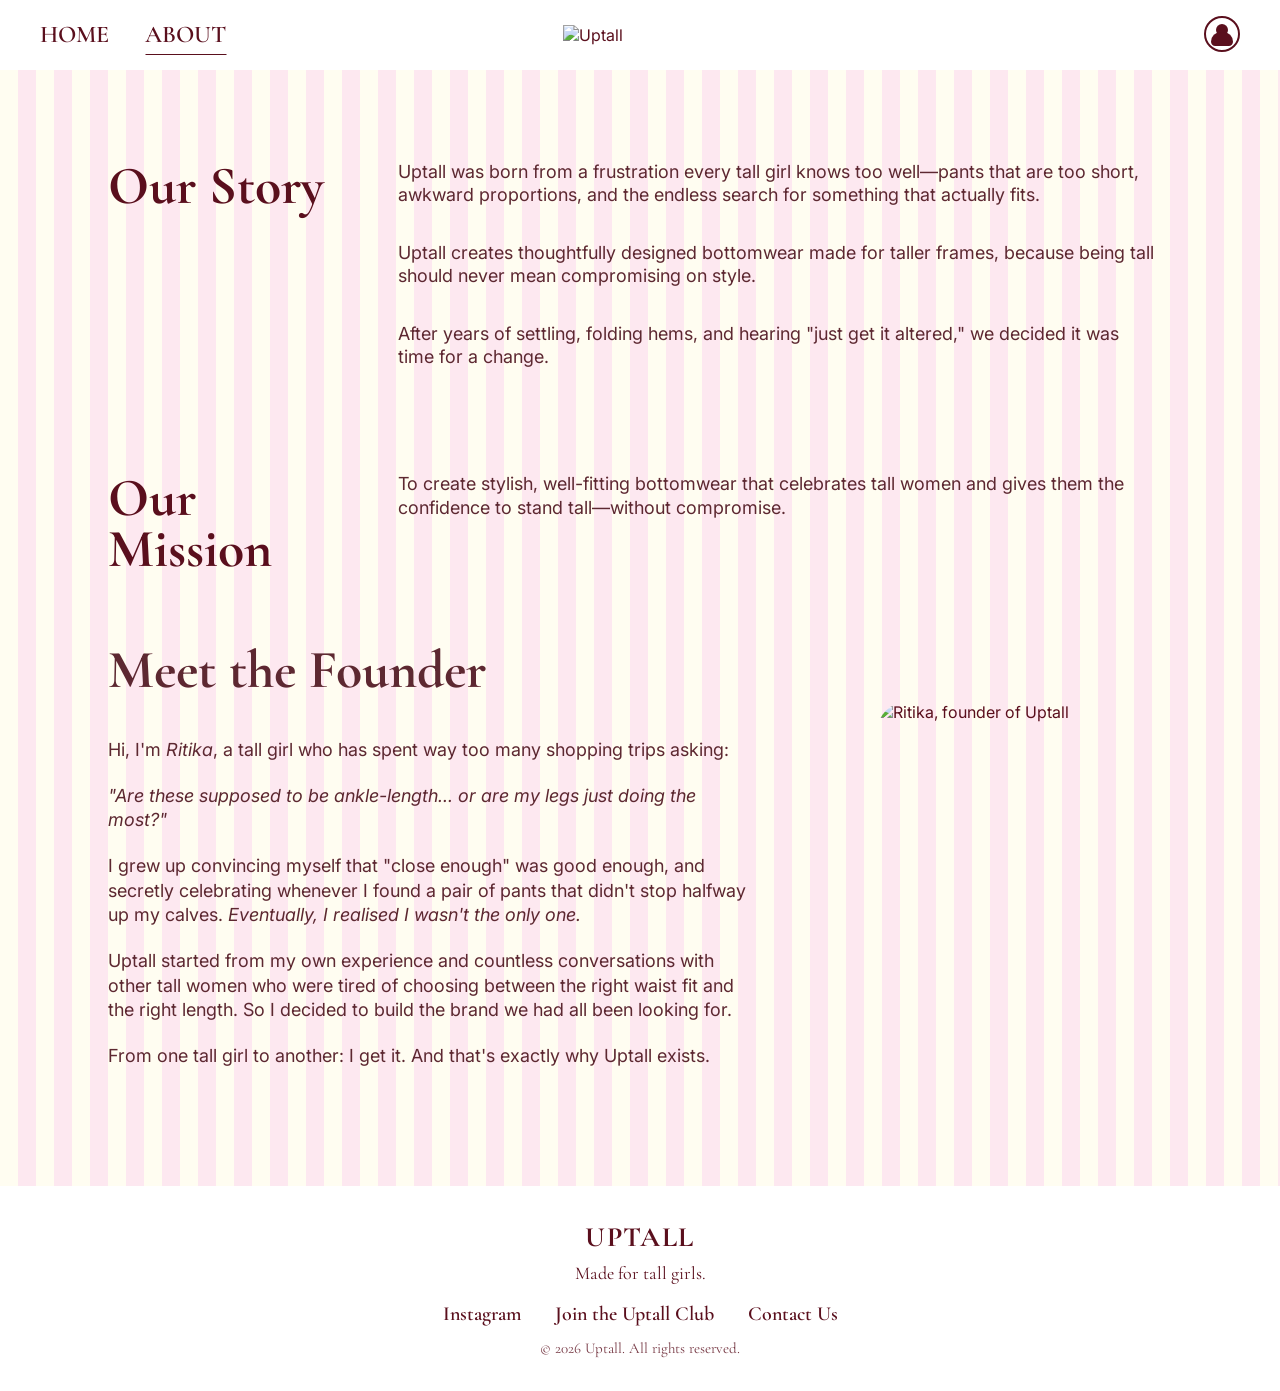
==== about.html @ 9f9852f2 "Add files via upload Final Uptall Website Launch" ====
<!DOCTYPE html>
<html lang="en">
<head>
  <meta charset="UTF-8" />
  <meta name="viewport" content="width=device-width, initial-scale=1.0" />
  <title>About | Uptall</title>
  <link rel="preconnect" href="https://fonts.googleapis.com">
  <link rel="preconnect" href="https://fonts.gstatic.com" crossorigin>
  <link href="https://fonts.googleapis.com/css2?family=Cormorant+Garamond:wght@400;500;600;700&family=Inter:wght@400;500;600&display=swap" rel="stylesheet">
  <link rel="stylesheet" href="style.css" />
</head>
<body>
  <header class="site-header">
    <nav class="left-nav" aria-label="Main navigation">
      <a class="nav-link" href="index.html">HOME</a>
      <a class="nav-link active" href="about.html">ABOUT</a>
    </nav>
    <a class="logo-wrap" href="index.html" aria-label="Uptall home"><img class="logo" src="assets/uptall-logo.png" alt="Uptall"></a>
    <a class="profile-link" href="profile.html" aria-label="Profile page"><span class="profile-icon"></span></a>
  </header>

  <main class="about page-bg">
    <section class="about-section story-section">
      <h1>Our Story</h1>
      <div class="about-copy">
        <p>Uptall was born from a frustration every tall girl knows too well—pants that are too short, awkward proportions, and the endless search for something that actually fits.</p>
        <p>Uptall creates thoughtfully designed bottomwear made for taller frames, because being tall should never mean compromising on style.</p>
        <p>After years of settling, folding hems, and hearing "just get it altered," we decided it was time for a change.</p>
      </div>
    </section>

    <section class="about-section mission-section">
      <h2>Our Mission</h2>
      <div class="about-copy">
        <p>To create stylish, well-fitting bottomwear that celebrates tall women and gives them the confidence to stand tall—without compromise.</p>
      </div>
    </section>

    <section class="founder-section">
      <div class="founder-copy">
        <h2>Meet the Founder</h2>
        <p>Hi, I'm <em>Ritika</em>, a tall girl who has spent way too many shopping trips asking:</p>
        <p><em>"Are these supposed to be ankle-length... or are my legs just doing the most?"</em></p>
        <p>I grew up convincing myself that "close enough" was good enough, and secretly celebrating whenever I found a pair of pants that didn't stop halfway up my calves. <em>Eventually, I realised I wasn't the only one.</em></p>
        <p>Uptall started from my own experience and countless conversations with other tall women who were tired of choosing between the right waist fit and the right length. So I decided to build the brand we had all been looking for.</p>
        <p>From one tall girl to another: I get it. And that's exactly why Uptall exists.</p>
      </div>
      <figure class="founder-photo-wrap">
        <img class="founder-photo" src="assets/founder.jpg" alt="Ritika, founder of Uptall">
      </figure>
    </section>
  </main>

  <footer class="site-footer">
    <div class="footer-brand">UPTALL</div>
    <p>Made for tall girls.</p>
    <div class="footer-links">
      <a href="https://www.instagram.com/up.tall.in?igsh=MXh1b281dWh0NWhnMQ==" target="_blank" rel="noopener">Instagram</a>
      <a href="https://ig.me/j/Abb4R3qy0AmLYpHU/" target="_blank" rel="noopener">Join the Uptall Club</a>
      <a href="tel:+917206524026">Contact Us</a>
    </div>
    <p class="copyright">© 2026 Uptall. All rights reserved.</p>
  </footer>
</body>
</html>
---- style.css ----
:root{
  --burgundy:#5a0f1d;
  --burgundy-soft:#7a3d49;
  --cream:#fffdf1;
  --pink:#fde8f0;
  --white:#ffffff;
  --stripe: repeating-linear-gradient(90deg, var(--cream) 0 18px, var(--pink) 18px 36px);
  --serif:'Cormorant Garamond', Georgia, serif;
  --sans:'Inter', Arial, sans-serif;
}

*{box-sizing:border-box}
html{scroll-behavior:smooth}
body{
  margin:0;
  color:var(--burgundy);
  background:var(--stripe);
  font-family:var(--sans);
}
a{color:inherit;text-decoration:none}

.top-strip{
  height:53px;
  display:flex;
  align-items:center;
  justify-content:center;
  background:var(--stripe);
  font-family:var(--serif);
  font-size:22px;
  letter-spacing:.02em;
}

.site-header{
  height:70px;
  background:var(--white);
  display:grid;
  grid-template-columns:1fr auto 1fr;
  align-items:center;
  padding:0 40px;
  position:sticky;
  top:0;
  z-index:10;
}
.left-nav{display:flex;gap:36px;align-items:center}
.nav-link,
.profile-link{
  position:relative;
  font-family:var(--serif);
  font-size:24px;
  font-weight:600;
  line-height:1;
  padding:8px 0;
}
.nav-link::after,
.profile-link::after{
  content:"";
  position:absolute;
  left:50%;
  bottom:0;
  width:0;
  height:1.5px;
  background:var(--burgundy);
  transform:translateX(-50%);
  transition:width .28s ease;
}
.nav-link:hover::after,
.nav-link.active::after,
.profile-link:hover::after,
.profile-link.active::after{width:100%}
.logo-wrap{display:flex;align-items:center;justify-content:center}
.logo{width:155px;height:auto;display:block}
.profile-link{justify-self:end;display:inline-flex;align-items:center;justify-content:center;padding-bottom:10px}
.profile-icon{
  width:36px;
  height:36px;
  border:2px solid var(--burgundy);
  border-radius:50%;
  display:block;
  position:relative;
}
.profile-icon::before{
  content:""; position:absolute; left:50%; top:6px; transform:translateX(-50%);
  width:12px; height:12px; background:var(--burgundy); border-radius:50%;
}
.profile-icon::after{
  content:""; position:absolute; left:50%; bottom:4px; transform:translateX(-50%);
  width:22px; height:14px; background:var(--burgundy); border-radius:14px 14px 6px 6px;
}

.page-bg{background:var(--stripe);min-height:calc(100vh - 70px)}

.hero{display:flex;align-items:center;padding:70px 5.6vw 76px}
.hero-content{
  width:100%;
  display:grid;
  grid-template-columns:minmax(0,1.55fr) minmax(280px,.75fr);
  align-items:center;
  gap:7vw;
}
.hero h1{
  font-family:var(--serif);
  font-size:clamp(50px,5vw,72px);
  line-height:.98;
  font-weight:700;
  margin:0 0 58px;
  max-width:820px;
}
.primary-btn{
  display:inline-flex;
  align-items:center;
  justify-content:center;
  min-width:300px;
  min-height:50px;
  padding:13px 28px;
  border-radius:999px;
  background:linear-gradient(90deg,#7b3f4b,#6a303c);
  color:#fffaf2;
  font-family:var(--serif);
  font-size:23px;
  font-weight:700;
  box-shadow:0 8px 22px rgba(90,15,29,.12);
  transition:transform .25s ease, box-shadow .25s ease, opacity .25s ease;
}
.primary-btn:hover{transform:translateY(-2px);box-shadow:0 12px 28px rgba(90,15,29,.18)}
.hero-image{
  width:min(100%,372px);
  aspect-ratio:372/496;
  object-fit:cover;
  border-radius:34px;
  justify-self:center;
}

.about{padding:90px 8.4vw 95px}
.about-section{
  display:grid;
  grid-template-columns:250px minmax(300px,760px);
  gap:40px;
  align-items:start;
  margin-bottom:70px;
}
.about h1,.about h2,.founder-copy h2,.club h1,.profile h1{
  font-family:var(--serif);
  font-size:clamp(48px,4.2vw,64px);
  line-height:.95;
  font-weight:700;
  margin:0;
}
.about-copy{font-size:18px;line-height:1.3;color:#5d2831;max-width:760px}
.about-copy p{margin:0 0 34px}
.founder-section{
  display:grid;
  grid-template-columns:minmax(360px,760px) 330px;
  align-items:center;
  gap:7vw;
  margin-top:40px;
}
.founder-copy{font-size:18px;line-height:1.35;color:#5d2831}
.founder-copy h2{margin-bottom:42px}
.founder-copy p{margin:0 0 22px}
.founder-photo-wrap{margin:0;justify-self:center}
.founder-photo{
  width:260px;
  height:330px;
  object-fit:cover;
  object-position:center 43%;
  border-radius:30px;
  display:block;
}

.club{display:flex;align-items:center;padding:90px 7.8vw 95px}
.club-layout{
  width:100%;
  display:grid;
  grid-template-columns:320px minmax(530px,800px);
  gap:55px;
  align-items:center;
  justify-content:center;
}
.club-left h1{font-size:clamp(58px,5.2vw,76px);margin-bottom:36px}
.club-left .primary-btn{min-width:280px}
.club-card{
  width:100%;
  max-width:800px;
  display:block;
  filter:drop-shadow(0 14px 22px rgba(90,15,29,.06));
}

.profile{display:flex;align-items:center;justify-content:center;padding:80px 7vw 95px}
.profile-card{
  display:grid;
  grid-template-columns:330px minmax(300px,520px);
  gap:70px;
  align-items:center;
  max-width:960px;
  width:100%;
}
.profile-founder{
  width:320px;
  height:430px;
  object-fit:cover;
  object-position:center 38%;
  border-radius:36px;
  justify-self:center;
}
.profile-logo{width:260px;margin-bottom:40px}
.profile-text p{font-size:24px;font-family:var(--serif);font-weight:600;margin:18px 0 38px;color:#5d2831}

.site-footer{
  background:#fff;
  text-align:center;
  padding:34px 20px 26px;
  color:var(--burgundy);
}
.footer-brand{font-family:var(--serif);font-size:28px;font-weight:700;letter-spacing:.05em}
.site-footer p{margin:8px 0;font-family:var(--serif);font-size:18px}
.footer-links{display:flex;justify-content:center;gap:34px;flex-wrap:wrap;margin:18px 0 10px}
.footer-links a{font-family:var(--serif);font-size:20px;font-weight:600;position:relative;padding-bottom:3px}
.footer-links a::after{content:"";position:absolute;left:50%;bottom:0;width:0;height:1px;background:var(--burgundy);transform:translateX(-50%);transition:width .25s ease}
.footer-links a:hover::after{width:100%}
.copyright{font-size:15px!important;opacity:.82}

@media (max-width:900px){
  .site-header{height:64px;padding:0 18px;grid-template-columns:1fr auto 1fr}
  .left-nav{gap:18px}.nav-link{font-size:20px}.logo{width:118px}.profile-icon{width:31px;height:31px}
  .top-strip{height:42px;font-size:17px}
  .hero{padding:36px 24px 58px;align-items:flex-start}
  .hero-content{grid-template-columns:1fr;gap:30px;text-align:left}
  .hero-image{order:-1;width:min(78vw,350px);max-height:455px;justify-self:center;border-radius:30px}
  .hero h1{font-size:clamp(42px,12vw,58px);margin:0 0 30px;line-height:1.02}
  .primary-btn{min-width:0;width:auto;font-size:20px;min-height:48px;padding:12px 24px}
  .about{padding:54px 28px 62px}.about-section{display:block;margin-bottom:58px}.about h1,.about h2,.founder-copy h2{font-size:48px;margin-bottom:24px}.about-copy{font-size:16.5px;line-height:1.36}.about-copy p{margin-bottom:22px}
  .founder-section{display:flex;flex-direction:column;gap:30px;align-items:flex-start}.founder-copy{font-size:16.5px;line-height:1.38}.founder-copy h2{margin-bottom:25px}.founder-photo-wrap{align-self:center}.founder-photo{width:min(78vw,280px);height:355px}
  .club{padding:56px 24px 64px;align-items:flex-start}.club-layout{grid-template-columns:1fr;gap:34px}.club-left h1{font-size:52px;margin-bottom:24px}.club-card{max-width:100%;border-radius:10px}
  .profile{padding:54px 24px 64px}.profile-card{grid-template-columns:1fr;gap:34px;text-align:center}.profile-founder{width:min(78vw,310px);height:390px;order:2}.profile-logo{width:min(70vw,240px);margin-bottom:25px}.profile h1{font-size:42px}.profile-text p{font-size:22px;margin:16px 0 30px}.profile-text .primary-btn{width:100%;max-width:320px}
  .footer-links{gap:18px}.footer-links a{font-size:18px}
}

@media (max-width:480px){
  .site-header{padding:0 14px}.left-nav{gap:14px}.nav-link{font-size:18px}.logo{width:105px}.profile-icon{width:29px;height:29px}.top-strip{font-size:15px}
  .hero{padding:30px 20px 52px}.hero-image{width:82vw}.hero h1{font-size:43px}.primary-btn{font-size:19px;width:100%}
  .about{padding:46px 22px 58px}.about h1,.about h2,.founder-copy h2{font-size:44px}.about-copy,.founder-copy{font-size:16px}
  .club-left h1{font-size:48px}.club-card-wrap{overflow-x:auto}.club-card{min-width:620px}
  .profile-founder{height:370px}.site-footer{padding:30px 18px 24px}.footer-links{flex-direction:column;gap:10px}
}
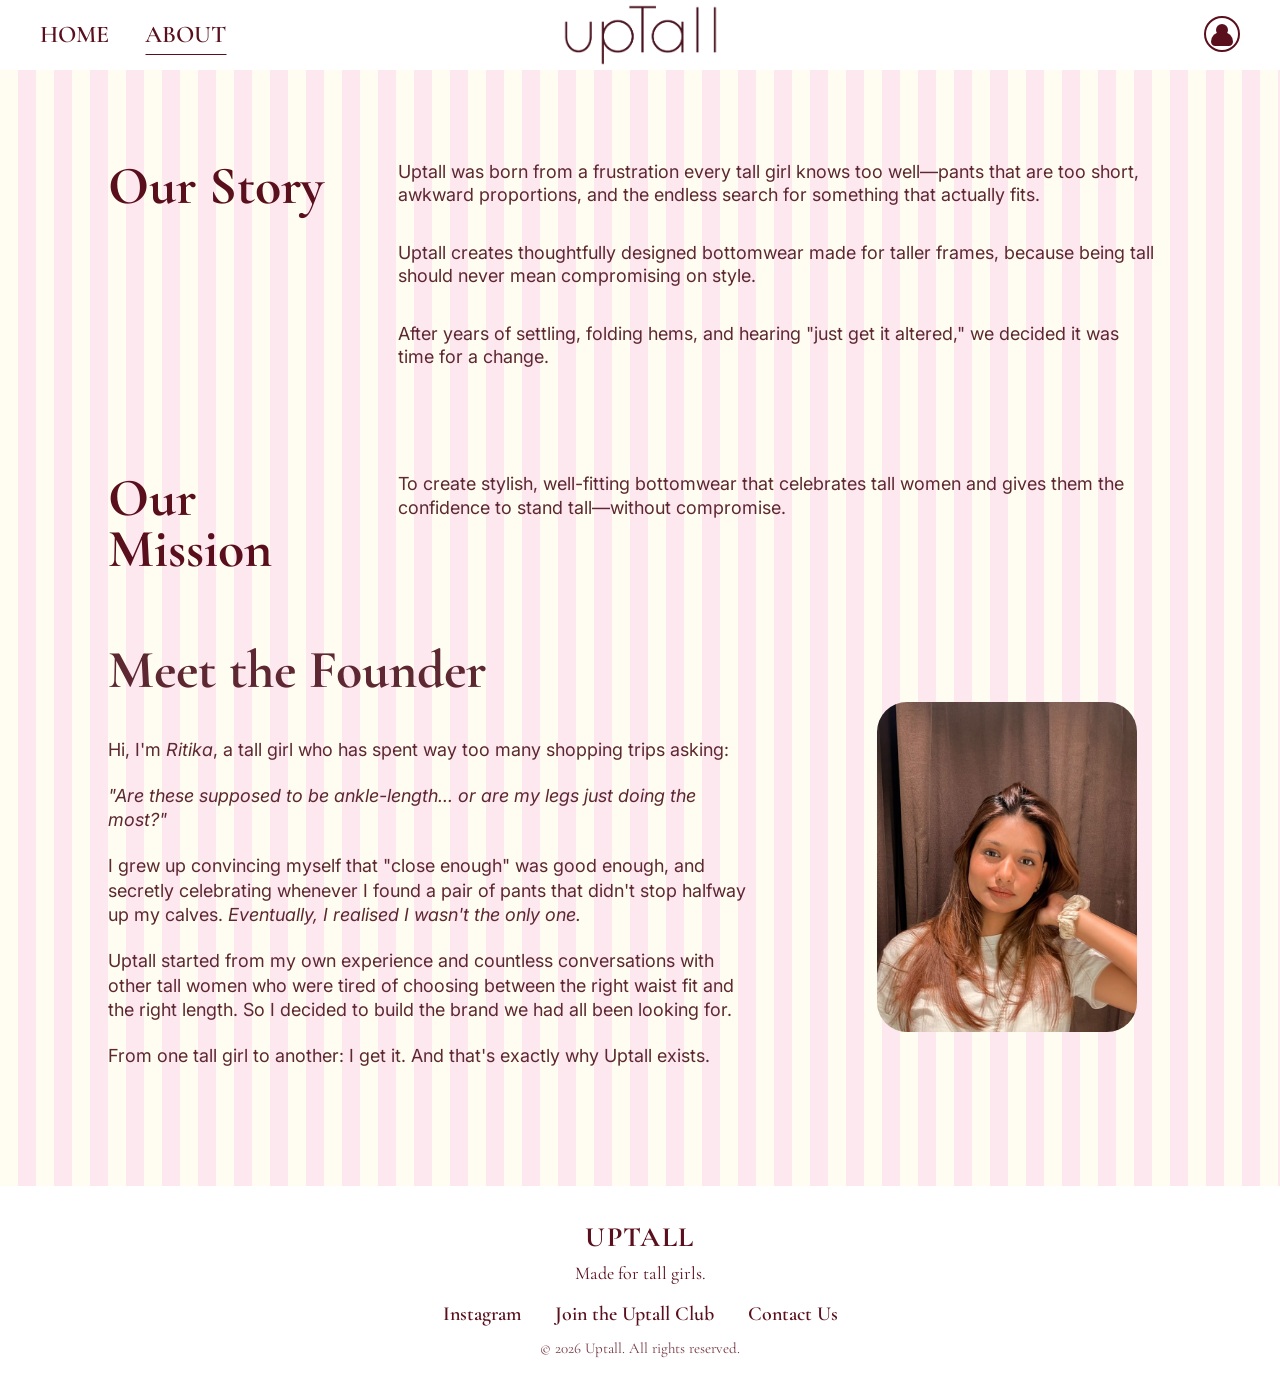
==== commit 6d557d4e: "Update about.html" ====
--- a/about.html
+++ b/about.html
@@ -15,7 +15,7 @@
       <a class="nav-link" href="index.html">HOME</a>
       <a class="nav-link active" href="about.html">ABOUT</a>
     </nav>
-    <a class="logo-wrap" href="index.html" aria-label="Uptall home"><img class="logo" src="assets/uptall-logo.png" alt="Uptall"></a>
+    <a class="logo-wrap" href="index.html" aria-label="Uptall home"><img class="logo" src="uptall-logo.png" alt="Uptall"></a>
     <a class="profile-link" href="profile.html" aria-label="Profile page"><span class="profile-icon"></span></a>
   </header>
 
@@ -46,7 +46,7 @@
         <p>From one tall girl to another: I get it. And that's exactly why Uptall exists.</p>
       </div>
       <figure class="founder-photo-wrap">
-        <img class="founder-photo" src="assets/founder.jpg" alt="Ritika, founder of Uptall">
+        <img class="founder-photo" src="founder.jpg" alt="Ritika, founder of Uptall">
       </figure>
     </section>
   </main>
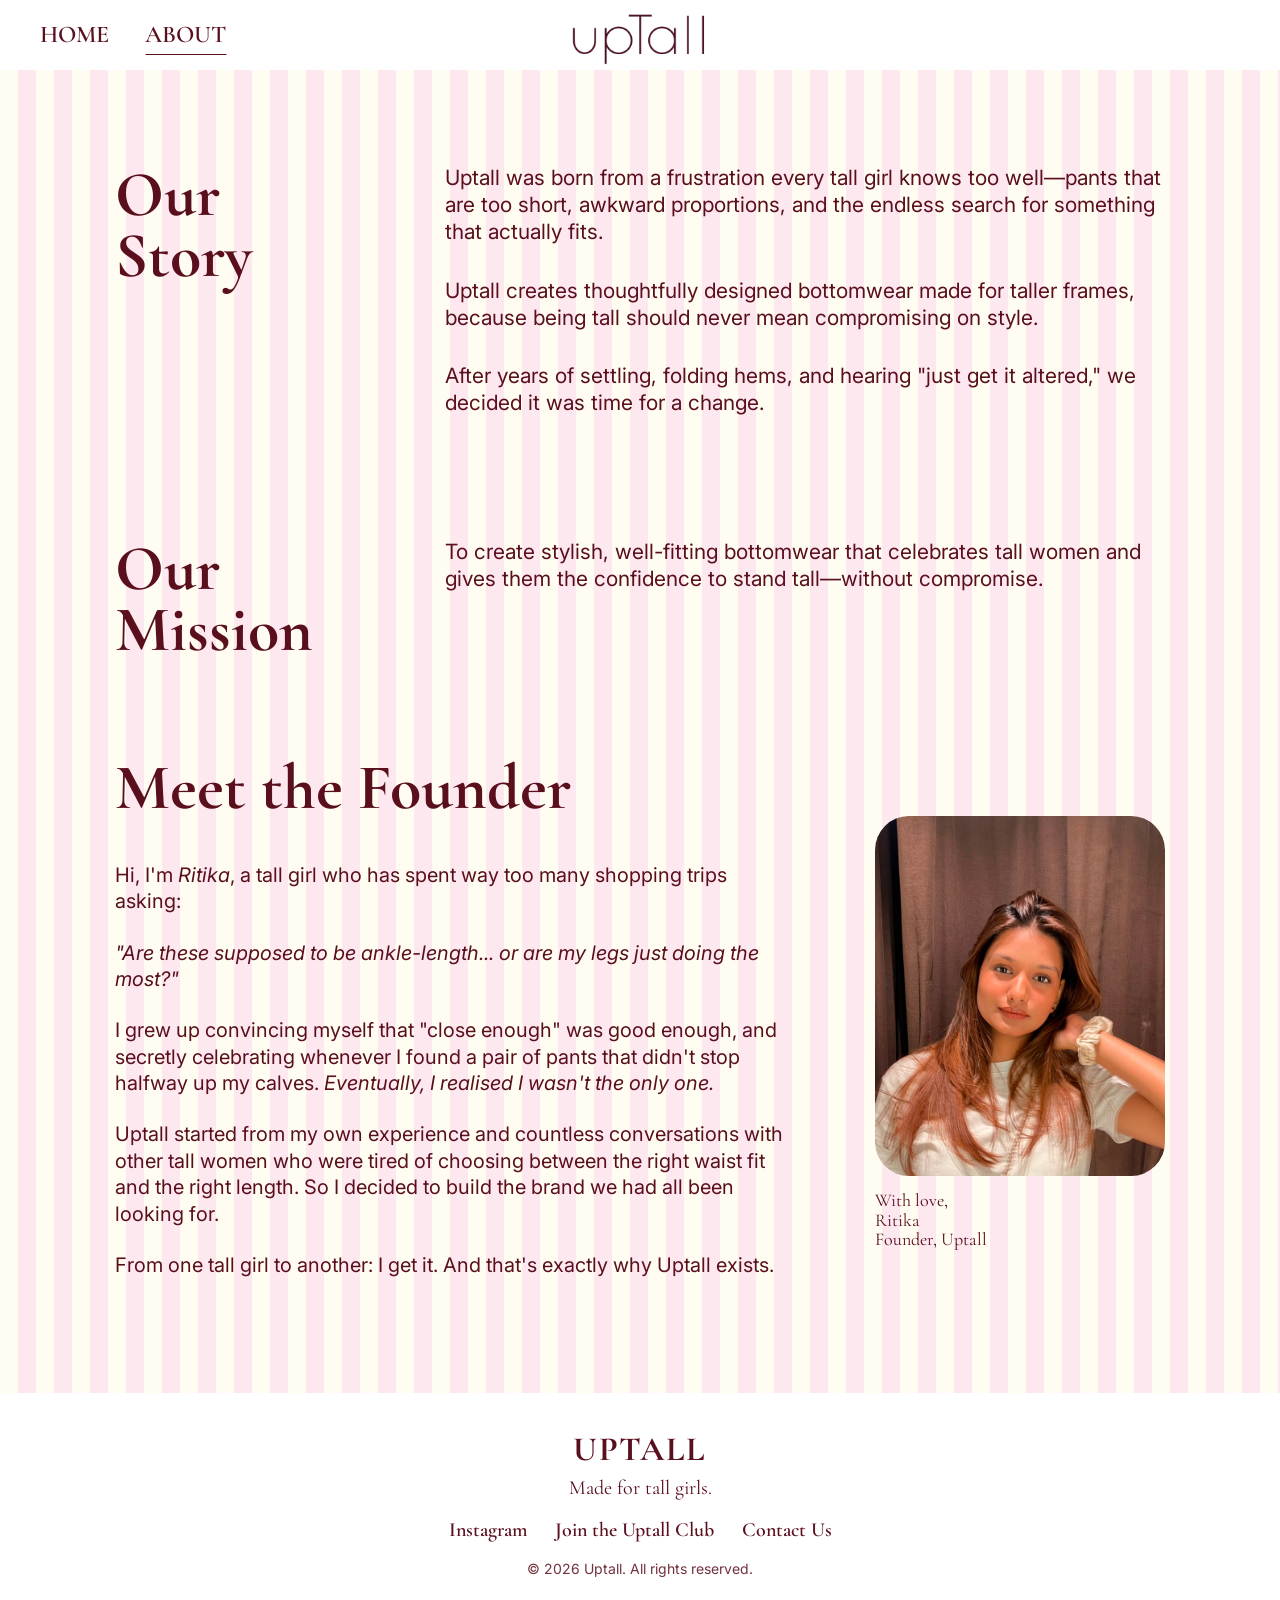
==== commit 9c9090a6: "Add files via upload" ====
--- a/about.html
+++ b/about.html
@@ -1,65 +1,58 @@
-<!DOCTYPE html>
-<html lang="en">
-<head>
+<!DOCTYPE html><html lang="en"><head>
   <meta charset="UTF-8" />
   <meta name="viewport" content="width=device-width, initial-scale=1.0" />
-  <title>About | Uptall</title>
+  <title>Uptall | Made for Tall Girls</title>
+  <meta name="description" content="Thoughtfully designed bottomwear made for taller frames. Longer inseams, better proportions, and a community built by tall girls, for tall girls." />
   <link rel="preconnect" href="https://fonts.googleapis.com">
   <link rel="preconnect" href="https://fonts.gstatic.com" crossorigin>
-  <link href="https://fonts.googleapis.com/css2?family=Cormorant+Garamond:wght@400;500;600;700&family=Inter:wght@400;500;600&display=swap" rel="stylesheet">
+  <link href="https://fonts.googleapis.com/css2?family=Cormorant+Garamond:wght@500;600;700&family=Inter:wght@400;500;600&display=swap" rel="stylesheet">
   <link rel="stylesheet" href="style.css" />
-</head>
-<body>
+</head><body>
   <header class="site-header">
     <nav class="left-nav" aria-label="Main navigation">
-      <a class="nav-link" href="index.html">HOME</a>
+      <a class="nav-link " href="index.html">HOME</a>
       <a class="nav-link active" href="about.html">ABOUT</a>
     </nav>
     <a class="logo-wrap" href="index.html" aria-label="Uptall home"><img class="logo" src="uptall-logo.png" alt="Uptall"></a>
-    <a class="profile-link" href="profile.html" aria-label="Profile page"><span class="profile-icon"></span></a>
   </header>
-
-  <main class="about page-bg">
-    <section class="about-section story-section">
+  <main class="about-page page-bg">
+    <section class="about-row story-row">
       <h1>Our Story</h1>
-      <div class="about-copy">
+      <div>
         <p>Uptall was born from a frustration every tall girl knows too well—pants that are too short, awkward proportions, and the endless search for something that actually fits.</p>
         <p>Uptall creates thoughtfully designed bottomwear made for taller frames, because being tall should never mean compromising on style.</p>
         <p>After years of settling, folding hems, and hearing "just get it altered," we decided it was time for a change.</p>
       </div>
     </section>
-
-    <section class="about-section mission-section">
-      <h2>Our Mission</h2>
-      <div class="about-copy">
+    <section class="about-row mission-row">
+      <h1>Our Mission</h1>
+      <div>
         <p>To create stylish, well-fitting bottomwear that celebrates tall women and gives them the confidence to stand tall—without compromise.</p>
       </div>
     </section>
-
-    <section class="founder-section">
-      <div class="founder-copy">
-        <h2>Meet the Founder</h2>
+    <section class="founder-row">
+      <div class="founder-text">
+        <h1>Meet the Founder</h1>
         <p>Hi, I'm <em>Ritika</em>, a tall girl who has spent way too many shopping trips asking:</p>
         <p><em>"Are these supposed to be ankle-length... or are my legs just doing the most?"</em></p>
         <p>I grew up convincing myself that "close enough" was good enough, and secretly celebrating whenever I found a pair of pants that didn't stop halfway up my calves. <em>Eventually, I realised I wasn't the only one.</em></p>
         <p>Uptall started from my own experience and countless conversations with other tall women who were tired of choosing between the right waist fit and the right length. So I decided to build the brand we had all been looking for.</p>
         <p>From one tall girl to another: I get it. And that's exactly why Uptall exists.</p>
       </div>
-      <figure class="founder-photo-wrap">
-        <img class="founder-photo" src="founder.jpg" alt="Ritika, founder of Uptall">
+      <figure class="founder-figure">
+        <img class="founder-img" src="founder.jpg" alt="Ritika, founder of Uptall">
+        <figcaption>With love,<br>Ritika<br>Founder, Uptall</figcaption>
       </figure>
     </section>
   </main>
-
   <footer class="site-footer">
     <div class="footer-brand">UPTALL</div>
-    <p>Made for tall girls.</p>
+    <div class="footer-tagline">Made for tall girls.</div>
     <div class="footer-links">
       <a href="https://www.instagram.com/up.tall.in?igsh=MXh1b281dWh0NWhnMQ==" target="_blank" rel="noopener">Instagram</a>
       <a href="https://ig.me/j/Abb4R3qy0AmLYpHU/" target="_blank" rel="noopener">Join the Uptall Club</a>
       <a href="tel:+917206524026">Contact Us</a>
     </div>
-    <p class="copyright">© 2026 Uptall. All rights reserved.</p>
+    <div class="copyright">© 2026 Uptall. All rights reserved.</div>
   </footer>
-</body>
-</html>
+</body></html>
--- a/style.css
+++ b/style.css
@@ -4,241 +4,120 @@
   --cream:#fffdf1;
   --pink:#fde8f0;
   --white:#ffffff;
-  --stripe: repeating-linear-gradient(90deg, var(--cream) 0 18px, var(--pink) 18px 36px);
+  --stripe:repeating-linear-gradient(90deg,var(--cream) 0 18px,var(--pink) 18px 36px);
   --serif:'Cormorant Garamond', Georgia, serif;
   --sans:'Inter', Arial, sans-serif;
 }
-
 *{box-sizing:border-box}
-html{scroll-behavior:smooth}
-body{
-  margin:0;
-  color:var(--burgundy);
-  background:var(--stripe);
-  font-family:var(--sans);
+html{scroll-behavior:smooth; overflow-x:hidden}
+body{margin:0;color:var(--burgundy);background:var(--stripe);font-family:var(--sans);overflow-x:hidden}
+a{color:inherit;text-decoration:none}
+.page-bg{background:var(--stripe)}
+.top-strip{height:53px;display:flex;align-items:center;justify-content:center;background:var(--stripe);font-family:var(--serif);font-size:22px;letter-spacing:.03em;text-transform:uppercase}
+.site-header{height:70px;background:var(--white);display:flex;align-items:center;justify-content:center;padding:0 40px;position:sticky;top:0;z-index:10}
+.left-nav{position:absolute;left:40px;display:flex;gap:36px;align-items:center}
+.nav-link{position:relative;font-family:var(--serif);font-size:24px;font-weight:600;line-height:1;padding:8px 0}
+.nav-link::after{content:"";position:absolute;left:50%;bottom:0;width:0;height:1.5px;background:var(--burgundy);transform:translateX(-50%);transition:width .28s ease}
+.nav-link:hover::after,.nav-link.active::after{width:100%}
+.logo-wrap{display:flex;align-items:center;justify-content:center}
+.logo{width:190px;height:auto;display:block}
+.primary-btn{display:inline-flex;align-items:center;justify-content:center;min-width:300px;height:50px;padding:0 34px;border-radius:999px;background:linear-gradient(90deg,#7b3f4b,#6a2b38);color:var(--cream);font-family:var(--serif);font-size:22px;font-weight:700;transition:transform .25s ease,opacity .25s ease}
+.primary-btn:hover{transform:translateY(-2px);opacity:.92}
+/* HOME */
+.hero{min-height:calc(100vh - 123px);display:grid;grid-template-columns:1.45fr .8fr;align-items:center;gap:6vw;padding:55px 6vw 70px}
+.hero-copy h1{margin:0 0 55px;font-family:var(--serif);font-size:64px;line-height:1.08;font-weight:700}
+.hero-image{width:100%;max-width:370px;border-radius:35px;justify-self:center;display:block}
+/* ABOUT */
+.about-page{min-height:100vh;padding:95px 9vw 90px}
+.about-row{display:grid;grid-template-columns:240px minmax(0,1fr);column-gap:90px;align-items:start;margin-bottom:90px}
+.about-row h1{margin:0;font-family:var(--serif);font-size:64px;line-height:.95;font-weight:700}
+.about-row p{max-width:850px;margin:0 0 32px;font-size:21px;line-height:1.28}
+.mission-row{margin-bottom:95px}
+.founder-row{display:grid;grid-template-columns:minmax(0,1fr) 290px;column-gap:90px;align-items:start;margin-top:5px}
+.founder-text{max-width:850px}
+.founder-text h1{margin:0 0 42px;font-family:var(--serif);font-size:64px;line-height:1;font-weight:700}
+.founder-text p{margin:0 0 25px;font-size:20px;line-height:1.32}
+.founder-figure{margin:60px 0 0;text-align:left}
+.founder-img{width:290px;height:360px;object-fit:cover;border-radius:34px;display:block}
+.founder-figure figcaption{margin-top:15px;font-family:var(--serif);font-size:18px;line-height:1.1;color:var(--burgundy)}
+/* CLUB */
+.club-page{min-height:calc(100vh - 70px);display:grid;grid-template-columns:.55fr 1.3fr;gap:5vw;align-items:center;padding:70px 8vw 90px}
+.club-copy h1{margin:0 0 34px;font-family:var(--serif);font-size:64px;line-height:1.08;font-weight:700}
+.club-card{width:100%;max-width:820px;display:block;justify-self:center}
+/* FOOTER */
+.site-footer{background:var(--white);padding:36px 7vw 32px;text-align:center;color:var(--burgundy)}
+.footer-brand{font-family:var(--serif);font-size:34px;font-weight:700;letter-spacing:.04em;margin-bottom:6px}
+.footer-tagline{font-family:var(--serif);font-size:20px;margin-bottom:18px}
+.footer-links{display:flex;justify-content:center;gap:28px;flex-wrap:wrap;margin-bottom:18px}
+.footer-links a{font-family:var(--serif);font-size:20px;font-weight:600;position:relative}
+.footer-links a::after{content:"";position:absolute;left:50%;bottom:-4px;width:0;height:1px;background:var(--burgundy);transform:translateX(-50%);transition:width .25s ease}
+.footer-links a:hover::after{width:100%}
+.copyright{font-size:14px;opacity:.85}
+/* TABLET */
+@media(max-width:900px){
+  .top-strip{height:40px;font-size:16px}
+  .site-header{height:64px;padding:0 22px}
+  .left-nav{left:22px;gap:20px}
+  .nav-link{font-size:18px}
+  .logo{width:132px}
+  .hero{min-height:auto;grid-template-columns:1.05fr .95fr;gap:24px;padding:48px 6vw 60px;align-items:center}
+  .hero-copy h1{font-size:42px;line-height:1.08;margin-bottom:28px}
+  .hero-image{max-width:330px;border-radius:28px}
+  .primary-btn{min-width:230px;height:45px;font-size:19px;padding:0 24px}
+  .about-page{padding:58px 7vw 70px}
+  .about-row{grid-template-columns:210px minmax(0,1fr);column-gap:48px;margin-bottom:62px}
+  .about-row h1{font-size:48px}
+  .about-row p{font-size:18px;line-height:1.35;margin-bottom:24px}
+  .founder-row{grid-template-columns:minmax(0,1fr) 250px;column-gap:40px}
+  .founder-text h1{font-size:48px;margin-bottom:30px}
+  .founder-text p{font-size:17px;line-height:1.35;margin-bottom:20px}
+  .founder-figure{margin-top:70px}
+  .founder-img{width:250px;height:320px;border-radius:28px}
+  .club-page{grid-template-columns:1fr;gap:34px;padding:58px 7vw 70px}
+  .club-copy h1{font-size:50px;line-height:1.05;margin-bottom:26px}
+  .club-card{max-width:760px;width:100%}
+  .site-footer{padding:32px 6vw 28px}
 }
-a{color:inherit;text-decoration:none}
-
-.top-strip{
-  height:53px;
-  display:flex;
-  align-items:center;
-  justify-content:center;
-  background:var(--stripe);
-  font-family:var(--serif);
-  font-size:22px;
-  letter-spacing:.02em;
+/* PHONE */
+@media(max-width:520px){
+  .top-strip{height:34px;font-size:14px}
+  .site-header{height:56px;padding:0 12px;justify-content:center}
+  .left-nav{left:14px;gap:14px}
+  .nav-link{font-size:16px;padding:6px 0}
+  .logo{width:104px}
+  .hero{grid-template-columns:1.05fr .85fr;gap:14px;padding:34px 6vw 44px;align-items:center}
+  .hero-copy{align-self:center}
+  .hero-copy h1{font-size:30px;line-height:1.06;margin-bottom:20px}
+  .hero-image{max-width:42vw;border-radius:22px;justify-self:end}
+  .primary-btn{min-width:0;width:auto;height:38px;padding:0 18px;font-size:16px}
+  .about-page{padding:42px 5.5vw 55px}
+  .about-row{grid-template-columns:35% 65%;column-gap:18px;margin-bottom:44px}
+  .about-row h1{font-size:34px;line-height:1}
+  .about-row p{font-size:13.5px;line-height:1.32;margin-bottom:14px}
+  .mission-row h1{font-size:32px}
+  .founder-row{grid-template-columns:minmax(0,1fr) 120px;column-gap:16px;align-items:start}
+  .founder-text h1{font-size:34px;margin-bottom:18px}
+  .founder-text p{font-size:12.8px;line-height:1.3;margin-bottom:12px}
+  .founder-figure{margin-top:54px}
+  .founder-img{width:120px;height:156px;border-radius:18px}
+  .founder-figure figcaption{font-size:11px;margin-top:8px}
+  .club-page{grid-template-columns:1fr;gap:28px;padding:46px 6vw 58px;overflow:hidden}
+  .club-copy h1{font-size:42px;line-height:1.04;margin-bottom:22px}
+  .club-copy .primary-btn{width:100%;max-width:330px;height:46px;font-size:20px}
+  .club-card{width:100%;max-width:100%;height:auto;display:block}
+  .footer-brand{font-size:30px}
+  .footer-tagline{font-size:18px}
+  .footer-links{flex-direction:column;gap:12px}
+  .footer-links a{font-size:18px}
 }
-
-.site-header{
-  height:70px;
-  background:var(--white);
-  display:grid;
-  grid-template-columns:1fr auto 1fr;
-  align-items:center;
-  padding:0 40px;
-  position:sticky;
-  top:0;
-  z-index:10;
+@media(max-width:380px){
+  .nav-link{font-size:14px}
+  .left-nav{gap:11px}
+  .logo{width:95px}
+  .hero-copy h1{font-size:27px}
+  .about-row h1,.founder-text h1{font-size:31px}
+  .about-row p{font-size:12.5px}
+  .founder-text p{font-size:12px}
+  .founder-row{grid-template-columns:minmax(0,1fr) 108px;column-gap:12px}
+  .founder-img{width:108px;height:145px}
 }
-.left-nav{display:flex;gap:36px;align-items:center}
-.nav-link,
-.profile-link{
-  position:relative;
-  font-family:var(--serif);
-  font-size:24px;
-  font-weight:600;
-  line-height:1;
-  padding:8px 0;
-}
-.nav-link::after,
-.profile-link::after{
-  content:"";
-  position:absolute;
-  left:50%;
-  bottom:0;
-  width:0;
-  height:1.5px;
-  background:var(--burgundy);
-  transform:translateX(-50%);
-  transition:width .28s ease;
-}
-.nav-link:hover::after,
-.nav-link.active::after,
-.profile-link:hover::after,
-.profile-link.active::after{width:100%}
-.logo-wrap{display:flex;align-items:center;justify-content:center}
-.logo{width:155px;height:auto;display:block}
-.profile-link{justify-self:end;display:inline-flex;align-items:center;justify-content:center;padding-bottom:10px}
-.profile-icon{
-  width:36px;
-  height:36px;
-  border:2px solid var(--burgundy);
-  border-radius:50%;
-  display:block;
-  position:relative;
-}
-.profile-icon::before{
-  content:""; position:absolute; left:50%; top:6px; transform:translateX(-50%);
-  width:12px; height:12px; background:var(--burgundy); border-radius:50%;
-}
-.profile-icon::after{
-  content:""; position:absolute; left:50%; bottom:4px; transform:translateX(-50%);
-  width:22px; height:14px; background:var(--burgundy); border-radius:14px 14px 6px 6px;
-}
-
-.page-bg{background:var(--stripe);min-height:calc(100vh - 70px)}
-
-.hero{display:flex;align-items:center;padding:70px 5.6vw 76px}
-.hero-content{
-  width:100%;
-  display:grid;
-  grid-template-columns:minmax(0,1.55fr) minmax(280px,.75fr);
-  align-items:center;
-  gap:7vw;
-}
-.hero h1{
-  font-family:var(--serif);
-  font-size:clamp(50px,5vw,72px);
-  line-height:.98;
-  font-weight:700;
-  margin:0 0 58px;
-  max-width:820px;
-}
-.primary-btn{
-  display:inline-flex;
-  align-items:center;
-  justify-content:center;
-  min-width:300px;
-  min-height:50px;
-  padding:13px 28px;
-  border-radius:999px;
-  background:linear-gradient(90deg,#7b3f4b,#6a303c);
-  color:#fffaf2;
-  font-family:var(--serif);
-  font-size:23px;
-  font-weight:700;
-  box-shadow:0 8px 22px rgba(90,15,29,.12);
-  transition:transform .25s ease, box-shadow .25s ease, opacity .25s ease;
-}
-.primary-btn:hover{transform:translateY(-2px);box-shadow:0 12px 28px rgba(90,15,29,.18)}
-.hero-image{
-  width:min(100%,372px);
-  aspect-ratio:372/496;
-  object-fit:cover;
-  border-radius:34px;
-  justify-self:center;
-}
-
-.about{padding:90px 8.4vw 95px}
-.about-section{
-  display:grid;
-  grid-template-columns:250px minmax(300px,760px);
-  gap:40px;
-  align-items:start;
-  margin-bottom:70px;
-}
-.about h1,.about h2,.founder-copy h2,.club h1,.profile h1{
-  font-family:var(--serif);
-  font-size:clamp(48px,4.2vw,64px);
-  line-height:.95;
-  font-weight:700;
-  margin:0;
-}
-.about-copy{font-size:18px;line-height:1.3;color:#5d2831;max-width:760px}
-.about-copy p{margin:0 0 34px}
-.founder-section{
-  display:grid;
-  grid-template-columns:minmax(360px,760px) 330px;
-  align-items:center;
-  gap:7vw;
-  margin-top:40px;
-}
-.founder-copy{font-size:18px;line-height:1.35;color:#5d2831}
-.founder-copy h2{margin-bottom:42px}
-.founder-copy p{margin:0 0 22px}
-.founder-photo-wrap{margin:0;justify-self:center}
-.founder-photo{
-  width:260px;
-  height:330px;
-  object-fit:cover;
-  object-position:center 43%;
-  border-radius:30px;
-  display:block;
-}
-
-.club{display:flex;align-items:center;padding:90px 7.8vw 95px}
-.club-layout{
-  width:100%;
-  display:grid;
-  grid-template-columns:320px minmax(530px,800px);
-  gap:55px;
-  align-items:center;
-  justify-content:center;
-}
-.club-left h1{font-size:clamp(58px,5.2vw,76px);margin-bottom:36px}
-.club-left .primary-btn{min-width:280px}
-.club-card{
-  width:100%;
-  max-width:800px;
-  display:block;
-  filter:drop-shadow(0 14px 22px rgba(90,15,29,.06));
-}
-
-.profile{display:flex;align-items:center;justify-content:center;padding:80px 7vw 95px}
-.profile-card{
-  display:grid;
-  grid-template-columns:330px minmax(300px,520px);
-  gap:70px;
-  align-items:center;
-  max-width:960px;
-  width:100%;
-}
-.profile-founder{
-  width:320px;
-  height:430px;
-  object-fit:cover;
-  object-position:center 38%;
-  border-radius:36px;
-  justify-self:center;
-}
-.profile-logo{width:260px;margin-bottom:40px}
-.profile-text p{font-size:24px;font-family:var(--serif);font-weight:600;margin:18px 0 38px;color:#5d2831}
-
-.site-footer{
-  background:#fff;
-  text-align:center;
-  padding:34px 20px 26px;
-  color:var(--burgundy);
-}
-.footer-brand{font-family:var(--serif);font-size:28px;font-weight:700;letter-spacing:.05em}
-.site-footer p{margin:8px 0;font-family:var(--serif);font-size:18px}
-.footer-links{display:flex;justify-content:center;gap:34px;flex-wrap:wrap;margin:18px 0 10px}
-.footer-links a{font-family:var(--serif);font-size:20px;font-weight:600;position:relative;padding-bottom:3px}
-.footer-links a::after{content:"";position:absolute;left:50%;bottom:0;width:0;height:1px;background:var(--burgundy);transform:translateX(-50%);transition:width .25s ease}
-.footer-links a:hover::after{width:100%}
-.copyright{font-size:15px!important;opacity:.82}
-
-@media (max-width:900px){
-  .site-header{height:64px;padding:0 18px;grid-template-columns:1fr auto 1fr}
-  .left-nav{gap:18px}.nav-link{font-size:20px}.logo{width:118px}.profile-icon{width:31px;height:31px}
-  .top-strip{height:42px;font-size:17px}
-  .hero{padding:36px 24px 58px;align-items:flex-start}
-  .hero-content{grid-template-columns:1fr;gap:30px;text-align:left}
-  .hero-image{order:-1;width:min(78vw,350px);max-height:455px;justify-self:center;border-radius:30px}
-  .hero h1{font-size:clamp(42px,12vw,58px);margin:0 0 30px;line-height:1.02}
-  .primary-btn{min-width:0;width:auto;font-size:20px;min-height:48px;padding:12px 24px}
-  .about{padding:54px 28px 62px}.about-section{display:block;margin-bottom:58px}.about h1,.about h2,.founder-copy h2{font-size:48px;margin-bottom:24px}.about-copy{font-size:16.5px;line-height:1.36}.about-copy p{margin-bottom:22px}
-  .founder-section{display:flex;flex-direction:column;gap:30px;align-items:flex-start}.founder-copy{font-size:16.5px;line-height:1.38}.founder-copy h2{margin-bottom:25px}.founder-photo-wrap{align-self:center}.founder-photo{width:min(78vw,280px);height:355px}
-  .club{padding:56px 24px 64px;align-items:flex-start}.club-layout{grid-template-columns:1fr;gap:34px}.club-left h1{font-size:52px;margin-bottom:24px}.club-card{max-width:100%;border-radius:10px}
-  .profile{padding:54px 24px 64px}.profile-card{grid-template-columns:1fr;gap:34px;text-align:center}.profile-founder{width:min(78vw,310px);height:390px;order:2}.profile-logo{width:min(70vw,240px);margin-bottom:25px}.profile h1{font-size:42px}.profile-text p{font-size:22px;margin:16px 0 30px}.profile-text .primary-btn{width:100%;max-width:320px}
-  .footer-links{gap:18px}.footer-links a{font-size:18px}
-}
-
-@media (max-width:480px){
-  .site-header{padding:0 14px}.left-nav{gap:14px}.nav-link{font-size:18px}.logo{width:105px}.profile-icon{width:29px;height:29px}.top-strip{font-size:15px}
-  .hero{padding:30px 20px 52px}.hero-image{width:82vw}.hero h1{font-size:43px}.primary-btn{font-size:19px;width:100%}
-  .about{padding:46px 22px 58px}.about h1,.about h2,.founder-copy h2{font-size:44px}.about-copy,.founder-copy{font-size:16px}
-  .club-left h1{font-size:48px}.club-card-wrap{overflow-x:auto}.club-card{min-width:620px}
-  .profile-founder{height:370px}.site-footer{padding:30px 18px 24px}.footer-links{flex-direction:column;gap:10px}
-}
